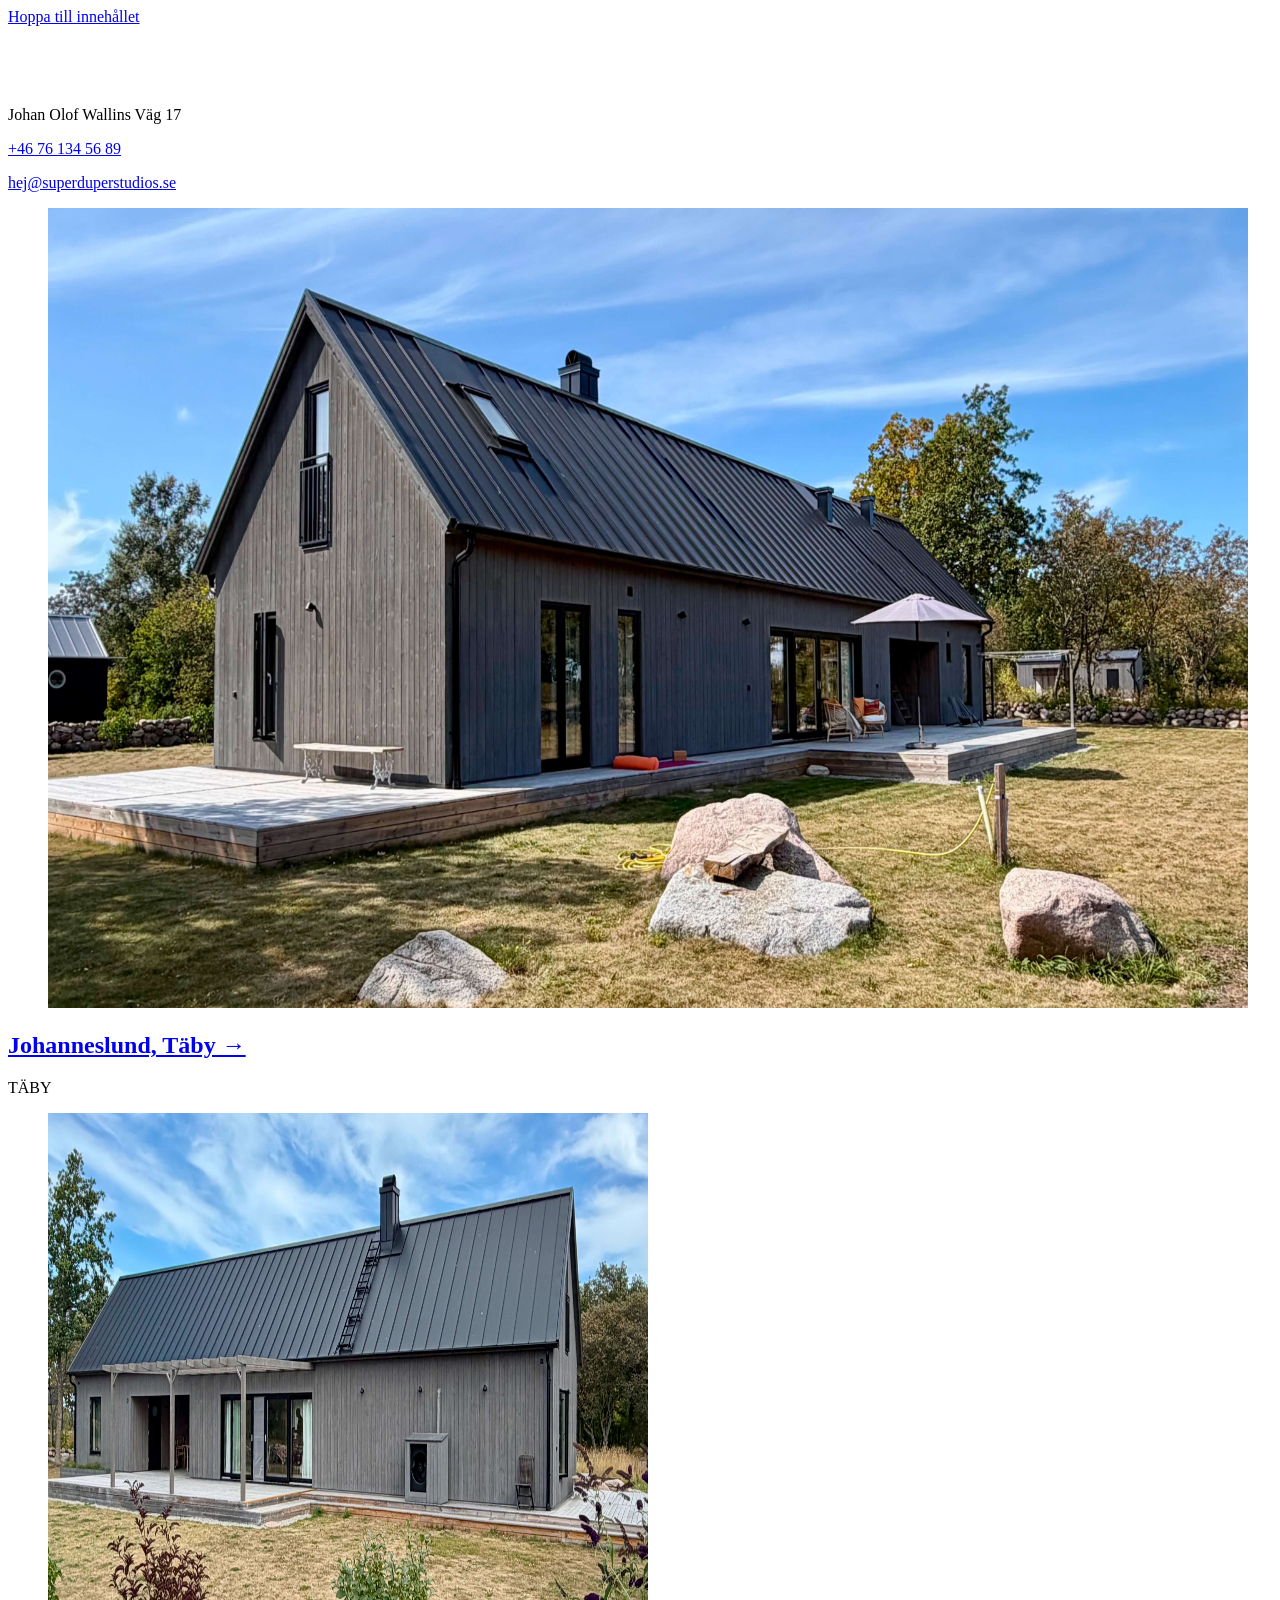
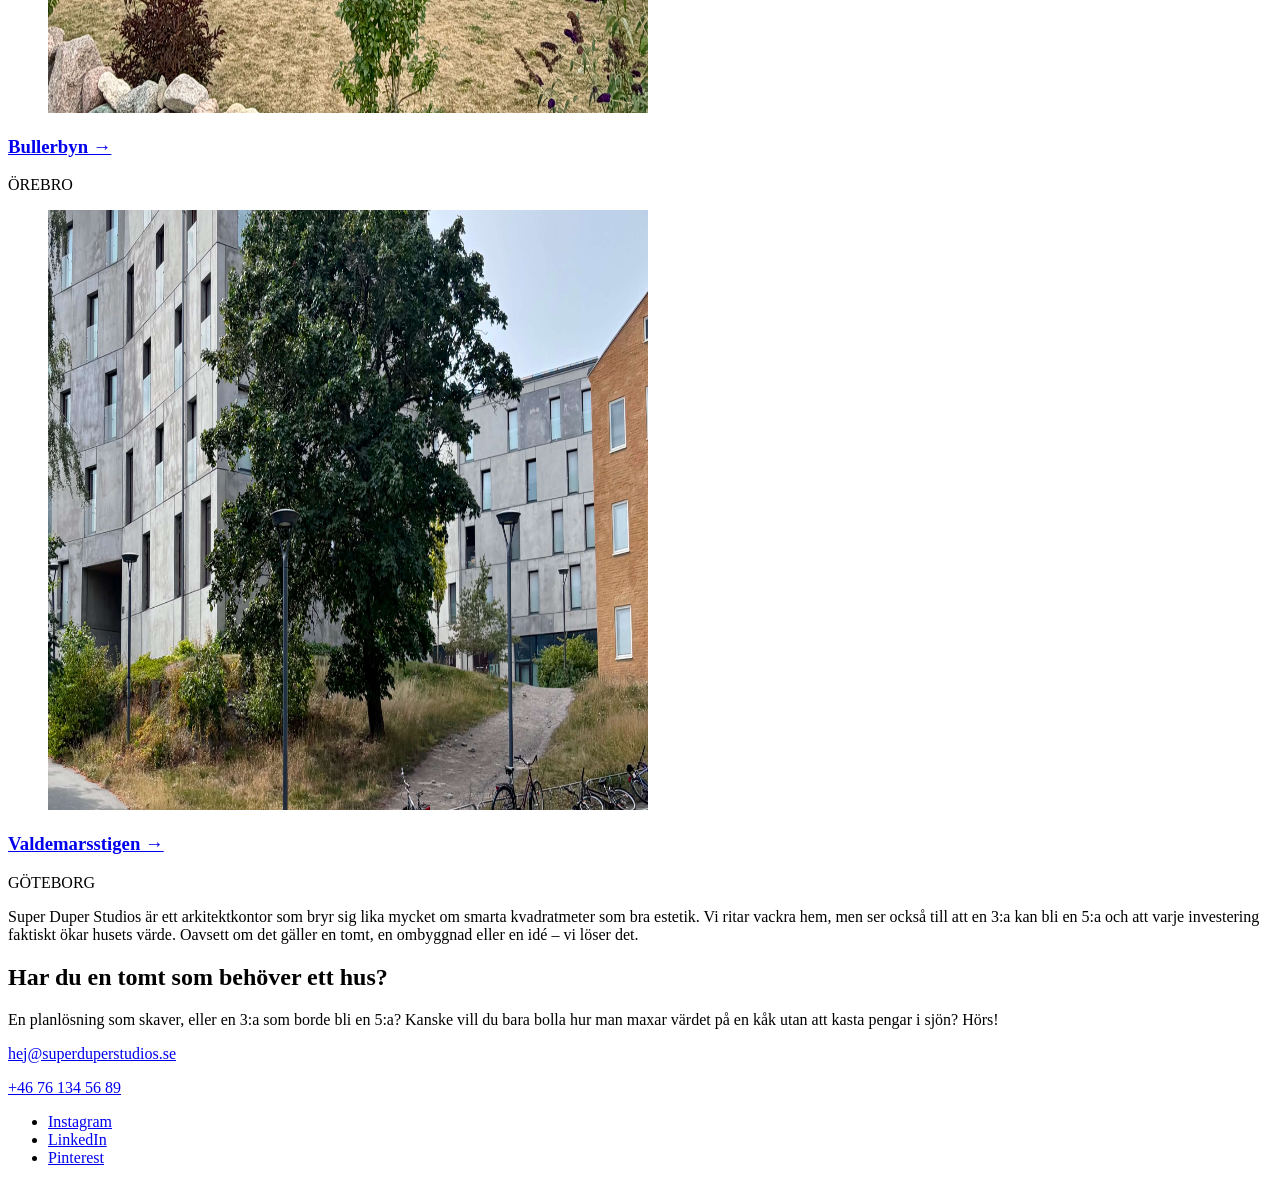
==== index2.html @ c67db1cd "Experimentverkstad" ====
<!DOCTYPE html>
<html lang="sv">
<head>
  <meta charset="UTF-8">
  <meta name="viewport" content="width=device-width, initial-scale=1.0">

  <!-- Google Analytics 4 (GA4 - Cookieless) -->
  <script async src="https://www.googletagmanager.com/gtag/js?id=G-NVNB68TWPF"></script>
  <script>
    window.dataLayer = window.dataLayer || [];
    function gtag(){dataLayer.push(arguments);}
    gtag('consent', 'default', {
      'analytics_storage': 'denied',
      'ad_storage': 'denied',
      'ad_user_data': 'denied',
      'ad_personalization': 'denied'
    });
    gtag('js', new Date());
    gtag('config', 'G-NVNB68TWPF');
  </script>

  <!-- Primär SEO & Metadata -->
  <title>Super Duper Studios | Experiment V2</title>
  <meta name="description" content="Skräddarsydd arkitektur och smarta kvadratmeter för vanlig plånbok.">
  <meta name="author" content="Superduper AB">
  <meta name="robots" content="noindex, nofollow">

  <!-- Favicon & Separat Stilark för Experimentet -->
  <link rel="icon" type="image/svg+xml" href="assets/img/super-duper-favicon.svg?v=1">
  <link rel="stylesheet" href="assets/css/style-2.css">
</head>
<body>

  <a href="#main-content" class="skip-link">Hoppa till innehållet</a>

  <div class="page-shell">
    
    <!-- Top Header -->
    <header class="site-header">
      <div class="header-logo-wrap">
        <img src="assets/img/logo-superduper.svg" alt="Super Duper Studios" class="brand-logo" width="180" height="60">
      </div>
      <div class="header-contact">
        <p>Johan Olof Wallins Väg 17</p>
        <p><a href="tel:+46761345689">+46 76 134 56 89</a></p>
        <p><a href="mailto:hej@superduperstudios.se">hej@superduperstudios.se</a></p>
      </div>
    </header>

    <main id="main-content">
      
      <!-- Utvalda Projekt (Asymmetriskt Grid) -->
      <section class="work-section" aria-label="Utvalda projekt">
        
        <!-- Huvudprojekt (Full bredd) -->
        <article class="project-card featured">
          <figure class="project-media">
            <img src="assets/img/super-duper-studios-desktop-01.jpg" alt="Johanneslund i Täby" width="1200" height="800" loading="eager">
          </figure>
          <div class="project-info">
            <h2 class="project-title"><a href="#">Johanneslund, Täby &rarr;</a></h2>
            <span class="project-tag">TÄBY</span>
          </div>
        </article>

        <!-- Två-kolumns Grid -->
        <div class="project-grid">
          <article class="project-card">
            <figure class="project-media">
              <img src="assets/img/super-duper-studios-desktop-02.jpg" alt="Bullerbyn i Örebro" width="600" height="600" loading="lazy">
            </figure>
            <div class="project-info">
              <h3 class="project-title"><a href="#">Bullerbyn &rarr;</a></h3>
              <span class="project-tag">ÖREBRO</span>
            </div>
          </article>

          <article class="project-card">
            <figure class="project-media">
              <img src="assets/img/super-duper-studios-desktop-03.jpg" alt="Valdemarsstigen i Göteborg" width="600" height="600" loading="lazy">
            </figure>
            <div class="project-info">
              <h3 class="project-title"><a href="#">Valdemarsstigen &rarr;</a></h3>
              <span class="project-tag">GÖTEBORG</span>
            </div>
          </article>
        </div>

      </section>

      <!-- Manifest / Värdeerbjudande -->
      <section class="manifesto-section" aria-label="Om studion">
        <p class="manifesto-text">
          Super Duper Studios är ett arkitektkontor som bryr sig lika mycket om smarta kvadratmeter som bra estetik. Vi ritar vackra hem, men ser också till att en 3:a kan bli en 5:a och att varje investering faktiskt ökar husets värde. Oavsett om det gäller en tomt, en ombyggnad eller en idé – vi löser det.
        </p>
      </section>

      <!-- Kontakt & CTA -->
      <section class="cta-section" aria-label="Kontakt">
        <h2 class="cta-heading">Har du en tomt som behöver ett hus?</h2>
        <p class="cta-subtext">
          En planlösning som skaver, eller en 3:a som borde bli en 5:a? Kanske vill du bara bolla hur man maxar värdet på en kåk utan att kasta pengar i sjön? Hörs!
        </p>
        
        <div class="contact-details">
          <p><a href="mailto:hej@superduperstudios.se" class="contact-link link-primary">hej@superduperstudios.se</a></p>
          <p><a href="tel:+46761345689" class="contact-link">+46 76 134 56 89</a></p>
        </div>

        <nav class="social-nav" aria-label="Sociala medier">
          <ul class="social-list">
            <li><a href="https://www.instagram.com" target="_blank" rel="noopener">Instagram</a></li>
            <li><a href="https://www.linkedin.com/in/joacimhaag/" target="_blank" rel="noopener">LinkedIn</a></li>
            <li><a href="https://www.pinterest.com" target="_blank" rel="noopener">Pinterest</a></li>
          </ul>
        </nav>
      </section>

    </main>

  </div>

</body>
</html>
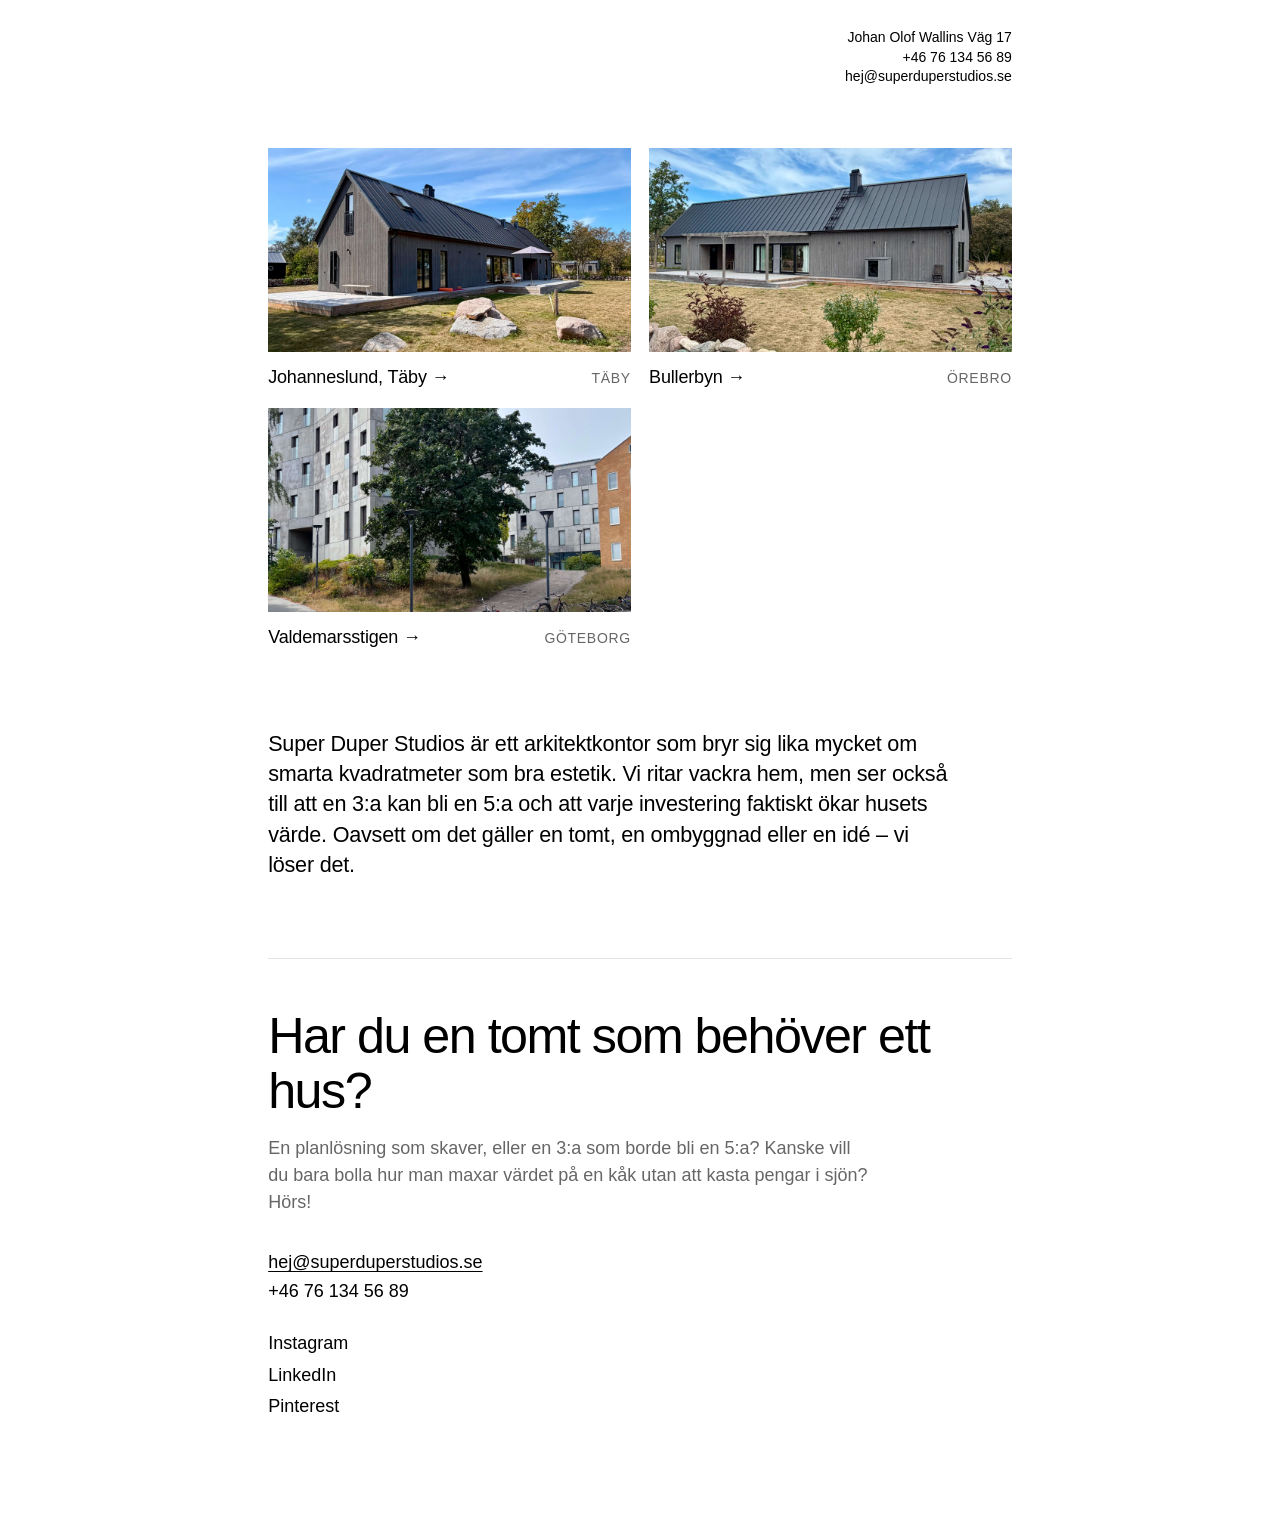
==== commit ff331cf1: "Ändrad layout" ====
--- a/index2.html
+++ b/index2.html
@@ -25,9 +25,9 @@
   <meta name="author" content="Superduper AB">
   <meta name="robots" content="noindex, nofollow">
 
-  <!-- Favicon & Separat Stilark för Experimentet -->
+  <!-- Favicon & Stilark -->
   <link rel="icon" type="image/svg+xml" href="assets/img/super-duper-favicon.svg?v=1">
-  <link rel="stylesheet" href="assets/css/style-2.css">
+  <link rel="stylesheet" href="assets/css/style2.css">
 </head>
 <body>
 
@@ -49,72 +49,78 @@
 
     <main id="main-content">
       
-      <!-- Utvalda Projekt (Asymmetriskt Grid) -->
+      <!-- Utvalda Projekt: 3-kolumns Grid på Desktop -->
       <section class="work-section" aria-label="Utvalda projekt">
-        
-        <!-- Huvudprojekt (Full bredd) -->
-        <article class="project-card featured">
-          <figure class="project-media">
-            <img src="assets/img/super-duper-studios-desktop-01.jpg" alt="Johanneslund i Täby" width="1200" height="800" loading="eager">
-          </figure>
-          <div class="project-info">
-            <h2 class="project-title"><a href="#">Johanneslund, Täby &rarr;</a></h2>
-            <span class="project-tag">TÄBY</span>
-          </div>
-        </article>
-
-        <!-- Två-kolumns Grid -->
         <div class="project-grid">
+          
+          <!-- Projekt 1 -->
           <article class="project-card">
             <figure class="project-media">
-              <img src="assets/img/super-duper-studios-desktop-02.jpg" alt="Bullerbyn i Örebro" width="600" height="600" loading="lazy">
+              <img src="assets/img/super-duper-studios-desktop-01.jpg" alt="Johanneslund i Täby" width="800" height="600" loading="eager">
             </figure>
             <div class="project-info">
-              <h3 class="project-title"><a href="#">Bullerbyn &rarr;</a></h3>
+              <h2 class="project-title"><a href="#">Johanneslund, Täby &rarr;</a></h2>
+              <span class="project-tag">TÄBY</span>
+            </div>
+          </article>
+
+          <!-- Projekt 2 -->
+          <article class="project-card">
+            <figure class="project-media">
+              <img src="assets/img/super-duper-studios-desktop-02.jpg" alt="Bullerbyn i Örebro" width="800" height="600" loading="lazy">
+            </figure>
+            <div class="project-info">
+              <h2 class="project-title"><a href="#">Bullerbyn &rarr;</a></h2>
               <span class="project-tag">ÖREBRO</span>
             </div>
           </article>
 
+          <!-- Projekt 3 -->
           <article class="project-card">
             <figure class="project-media">
-              <img src="assets/img/super-duper-studios-desktop-03.jpg" alt="Valdemarsstigen i Göteborg" width="600" height="600" loading="lazy">
+              <img src="assets/img/super-duper-studios-desktop-03.jpg" alt="Valdemarsstigen i Göteborg" width="800" height="600" loading="lazy">
             </figure>
             <div class="project-info">
-              <h3 class="project-title"><a href="#">Valdemarsstigen &rarr;</a></h3>
+              <h2 class="project-title"><a href="#">Valdemarsstigen &rarr;</a></h2>
               <span class="project-tag">GÖTEBORG</span>
             </div>
           </article>
+
         </div>
-
       </section>
 
-      <!-- Manifest / Värdeerbjudande -->
-      <section class="manifesto-section" aria-label="Om studion">
-        <p class="manifesto-text">
-          Super Duper Studios är ett arkitektkontor som bryr sig lika mycket om smarta kvadratmeter som bra estetik. Vi ritar vackra hem, men ser också till att en 3:a kan bli en 5:a och att varje investering faktiskt ökar husets värde. Oavsett om det gäller en tomt, en ombyggnad eller en idé – vi löser det.
-        </p>
-      </section>
+      <!-- Textinnehåll & CTA med kontrollerad radlängd -->
+      <div class="content-container">
+        
+        <!-- Manifest / Värdeerbjudande -->
+        <section class="manifesto-section" aria-label="Om studion">
+          <p class="manifesto-text">
+            Super Duper Studios är ett arkitektkontor som bryr sig lika mycket om smarta kvadratmeter som bra estetik. Vi ritar vackra hem, men ser också till att en 3:a kan bli en 5:a och att varje investering faktiskt ökar husets värde. Oavsett om det gäller en tomt, en ombyggnad eller en idé – vi löser det.
+          </p>
+        </section>
 
-      <!-- Kontakt & CTA -->
-      <section class="cta-section" aria-label="Kontakt">
-        <h2 class="cta-heading">Har du en tomt som behöver ett hus?</h2>
-        <p class="cta-subtext">
-          En planlösning som skaver, eller en 3:a som borde bli en 5:a? Kanske vill du bara bolla hur man maxar värdet på en kåk utan att kasta pengar i sjön? Hörs!
-        </p>
-        
-        <div class="contact-details">
-          <p><a href="mailto:hej@superduperstudios.se" class="contact-link link-primary">hej@superduperstudios.se</a></p>
-          <p><a href="tel:+46761345689" class="contact-link">+46 76 134 56 89</a></p>
-        </div>
+        <!-- Kontakt & CTA -->
+        <section class="cta-section" aria-label="Kontakt">
+          <h2 class="cta-heading">Har du en tomt som behöver ett hus?</h2>
+          <p class="cta-subtext">
+            En planlösning som skaver, eller en 3:a som borde bli en 5:a? Kanske vill du bara bolla hur man maxar värdet på en kåk utan att kasta pengar i sjön? Hörs!
+          </p>
+          
+          <div class="contact-details">
+            <p><a href="mailto:hej@superduperstudios.se" class="contact-link link-primary">hej@superduperstudios.se</a></p>
+            <p><a href="tel:+46761345689" class="contact-link">+46 76 134 56 89</a></p>
+          </div>
 
-        <nav class="social-nav" aria-label="Sociala medier">
-          <ul class="social-list">
-            <li><a href="https://www.instagram.com" target="_blank" rel="noopener">Instagram</a></li>
-            <li><a href="https://www.linkedin.com/in/joacimhaag/" target="_blank" rel="noopener">LinkedIn</a></li>
-            <li><a href="https://www.pinterest.com" target="_blank" rel="noopener">Pinterest</a></li>
-          </ul>
-        </nav>
-      </section>
+          <nav class="social-nav" aria-label="Sociala medier">
+            <ul class="social-list">
+              <li><a href="https://www.instagram.com" target="_blank" rel="noopener">Instagram</a></li>
+              <li><a href="https://www.linkedin.com/in/joacimhaag/" target="_blank" rel="noopener">LinkedIn</a></li>
+              <li><a href="https://www.pinterest.com" target="_blank" rel="noopener">Pinterest</a></li>
+            </ul>
+          </nav>
+        </section>
+
+      </div>
 
     </main>
 
--- a/assets/css/style2.css
+++ b/assets/css/style2.css
@@ -0,0 +1,225 @@
+/* ==========================================================================
+   SUPER DUPER STUDIOS - EXPERIMENT V2 (DESIGN TOKENS & FLUID CORE)
+   ========================================================================== */
+
+:root {
+  /* Färgpalett */
+  --color-bg: #FFFFFF;
+  --color-text: #000000;
+  --color-text-muted: #666666;
+  --color-accent: #2B1BDE;
+  --color-border: #E5E5E5;
+
+  /* Typografi */
+  --font-main: -apple-system, BlinkMacSystemFont, "Segoe UI", Roboto, Helvetica, Arial, sans-serif;
+  
+  /* Fluid Typografiskala via clamp(min, val, max) */
+  --fs-xs: clamp(0.75rem, 0.7rem + 0.25vw, 0.875rem);
+  --fs-base: clamp(0.95rem, 0.9rem + 0.35vw, 1.125rem);
+  --fs-md: clamp(1.15rem, 1.05rem + 0.5vw, 1.35rem);
+  --fs-lg: clamp(1.5rem, 1.3rem + 1vw, 2.25rem);
+  --fs-xl: clamp(2rem, 1.7rem + 1.8vw, 3.25rem);
+
+  /* Fluid Spacing & Layout */
+  --site-max-width: 800px;
+  --site-padding: clamp(1rem, 0.8rem + 1.2vw, 2rem);
+  --gap-grid: clamp(0.75rem, 0.5rem + 0.8vw, 1.25rem);
+  --section-space: clamp(3rem, 2.5rem + 3vw, 5.5rem);
+}
+
+/* Base Reset & Box-Sizing */
+*, *::before, *::after {
+  box-sizing: border-box;
+  margin: 0;
+  padding: 0;
+}
+
+html {
+  font-family: var(--font-main);
+  background-color: var(--color-bg);
+  color: var(--color-text);
+  line-height: 1.45;
+  -webkit-font-smoothing: antialiased;
+}
+
+img {
+  max-width: 100%;
+  height: auto;
+  display: block;
+}
+
+a {
+  color: inherit;
+  text-decoration: none;
+}
+
+a:hover, a:focus-visible {
+  text-decoration: underline;
+}
+
+/* Tillgänglighet: Skip Link */
+.skip-link {
+  position: absolute;
+  top: -100px;
+  left: 1rem;
+  background: var(--color-text);
+  color: var(--color-bg);
+  padding: 0.5rem 1rem;
+  z-index: 1000;
+}
+.skip-link:focus {
+  top: 1rem;
+}
+
+/* ==========================================================================
+   LAYOUT STRUCTURE
+   ========================================================================== */
+
+.page-shell {
+  max-width: var(--site-max-width);
+  margin: 0 auto;
+  padding: var(--site-padding);
+}
+
+/* 1. Header */
+.site-header {
+  display: flex;
+  justify-content: space-between;
+  align-items: flex-start;
+  gap: 1rem;
+  margin-bottom: clamp(1.5rem, 1.2rem + 1.5vw, 3rem);
+}
+
+.brand-logo {
+  width: clamp(130px, 110px + 5vw, 180px);
+  height: auto;
+}
+
+.header-contact {
+  font-size: var(--fs-xs);
+  text-align: right;
+  line-height: 1.4;
+  color: var(--color-text);
+}
+
+/* 2. Projekt (Work Section) */
+.work-section {
+  display: flex;
+  flex-direction: column;
+  gap: var(--gap-grid);
+  margin-bottom: var(--section-space);
+}
+
+.project-media {
+  background-color: #f2f2f2;
+  overflow: hidden;
+  margin-bottom: 0.5rem;
+}
+
+.project-media img {
+  width: 100%;
+  object-fit: cover;
+  transition: transform 0.4s ease;
+}
+
+.project-card:hover .project-media img {
+  transform: scale(1.02);
+}
+
+.project-info {
+  display: flex;
+  justify-content: space-between;
+  align-items: baseline;
+  padding-top: 0.25rem;
+}
+
+.project-title {
+  font-size: var(--fs-base);
+  font-weight: 500;
+  letter-spacing: -0.01em;
+}
+
+.project-tag {
+  font-size: var(--fs-xs);
+  color: var(--color-text-muted);
+  text-transform: uppercase;
+  letter-spacing: 0.05em;
+}
+
+/* 2-kolumns Grid */
+.project-grid {
+  display: grid;
+  grid-template-columns: repeat(2, 1fr);
+  gap: var(--gap-grid);
+}
+
+/* 3. Manifest / Om oss */
+.manifesto-section {
+  margin-bottom: var(--section-space);
+  padding-right: clamp(0rem, 0rem + 5vw, 4rem);
+}
+
+.manifesto-text {
+  font-size: var(--fs-md);
+  line-height: 1.4;
+  letter-spacing: -0.01em;
+  font-weight: 400;
+}
+
+/* 4. CTA & Kontakt */
+.cta-section {
+  margin-bottom: var(--section-space);
+  border-top: 1px solid var(--color-border);
+  padding-top: clamp(2rem, 1.5rem + 2vw, 3.5rem);
+}
+
+.cta-heading {
+  font-size: var(--fs-xl);
+  line-height: 1.1;
+  font-weight: 500;
+  letter-spacing: -0.03em;
+  margin-bottom: 1rem;
+}
+
+.cta-subtext {
+  font-size: var(--fs-base);
+  line-height: 1.5;
+  color: var(--color-text-muted);
+  margin-bottom: 2rem;
+  max-width: 600px;
+}
+
+.contact-details {
+  font-size: var(--fs-base);
+  line-height: 1.6;
+  margin-bottom: 1.5rem;
+}
+
+.link-primary {
+  text-decoration: underline;
+  text-underline-offset: 3px;
+}
+
+.social-nav .social-list {
+  list-style: none;
+  display: flex;
+  flex-direction: column;
+  gap: 0.35rem;
+  font-size: var(--fs-base);
+}
+
+/* ==========================================================================
+   RESPONSIVA BREAKPOINTS
+   ========================================================================== */
+@media (max-width: 480px) {
+  .site-header {
+    flex-direction: column;
+    gap: 0.75rem;
+  }
+  .header-contact {
+    text-align: left;
+  }
+  .project-grid {
+    grid-template-columns: 1fr;
+  }
+}
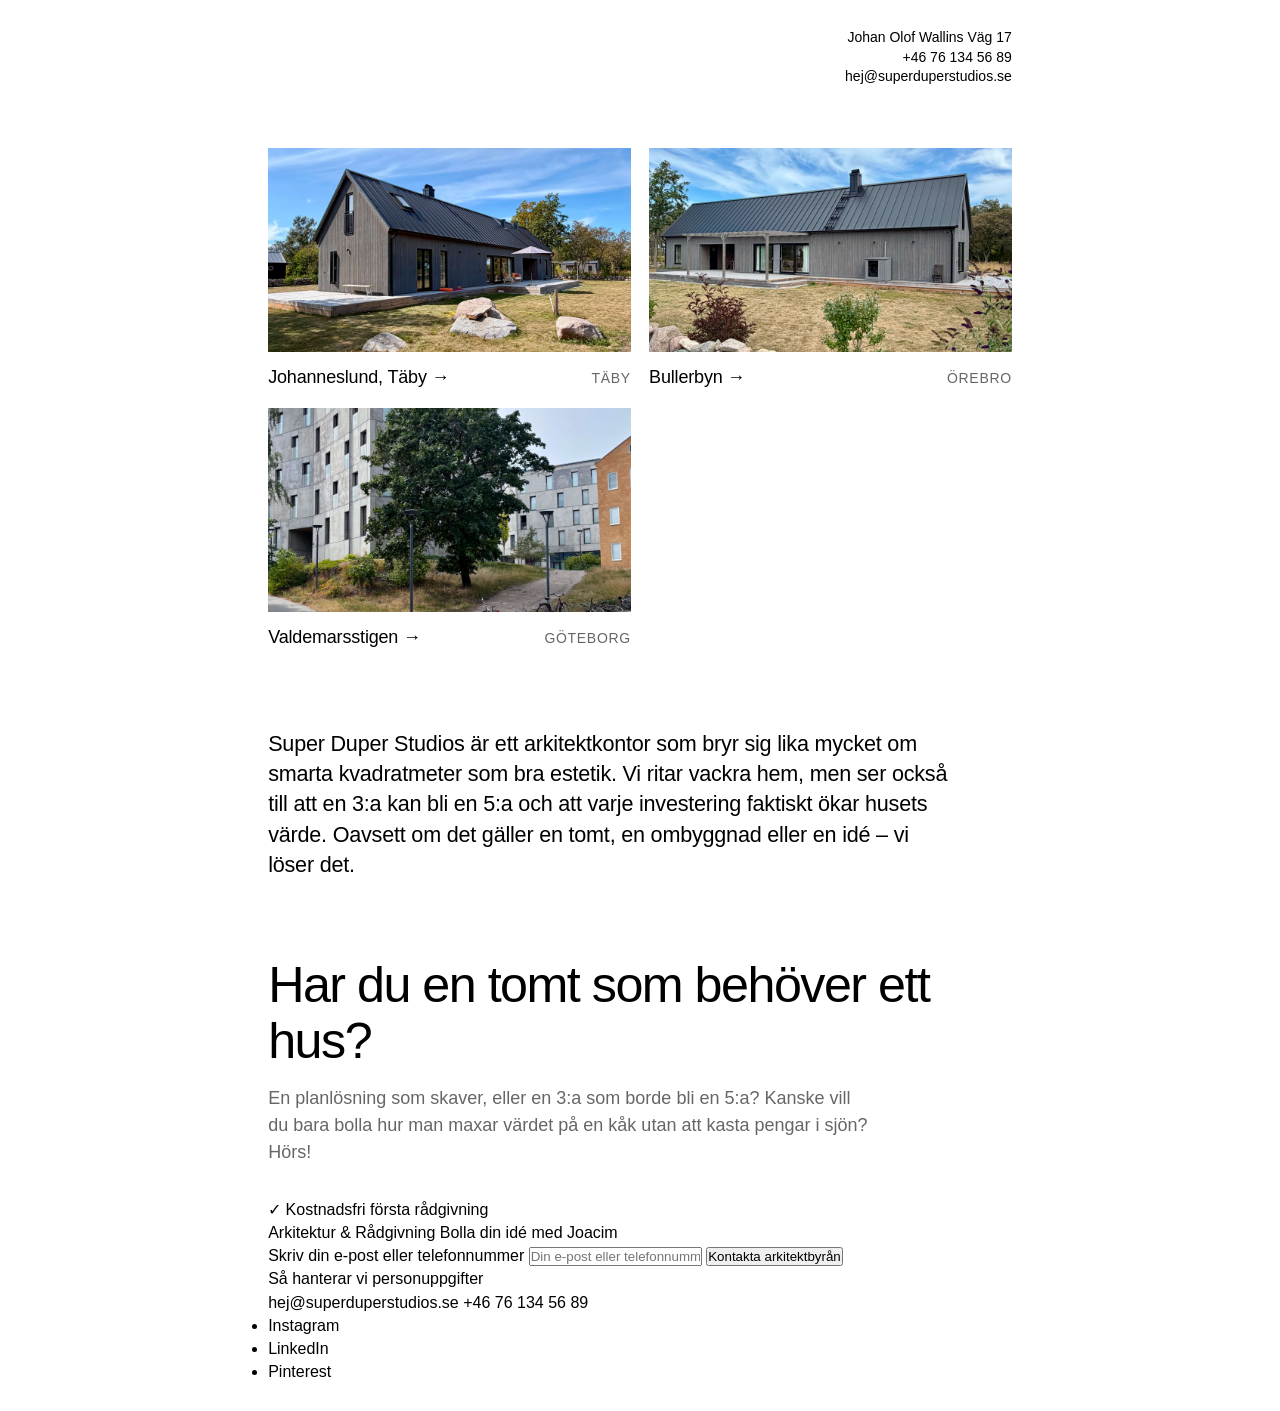
==== commit ef6a8c8d: "ändring" ====
--- a/index2.html
+++ b/index2.html
@@ -89,40 +89,74 @@
         </div>
       </section>
 
-      <!-- Textinnehåll & CTA med kontrollerad radlängd -->
-      <div class="content-container">
+      <!-- Manifest / Värdeerbjudande -->
+      <section class="manifesto-section" aria-label="Om studion">
+        <p class="manifesto-text">
+          Super Duper Studios är ett arkitektkontor som bryr sig lika mycket om smarta kvadratmeter som bra estetik. Vi ritar vackra hem, men ser också till att en 3:a kan bli en 5:a och att varje investering faktiskt ökar husets värde. Oavsett om det gäller en tomt, en ombyggnad eller en idé – vi löser det.
+        </p>
+      </section>
+
+      <!-- SEKTION ETT: Split CTA & Interaktivt Kontaktkort (Hedvig-stil) -->
+      <section class="cta-split-section" aria-label="Bolla ditt projekt">
         
-        <!-- Manifest / Värdeerbjudande -->
-        <section class="manifesto-section" aria-label="Om studion">
-          <p class="manifesto-text">
-            Super Duper Studios är ett arkitektkontor som bryr sig lika mycket om smarta kvadratmeter som bra estetik. Vi ritar vackra hem, men ser också till att en 3:a kan bli en 5:a och att varje investering faktiskt ökar husets värde. Oavsett om det gäller en tomt, en ombyggnad eller en idé – vi löser det.
-          </p>
-        </section>
-
-        <!-- Kontakt & CTA -->
-        <section class="cta-section" aria-label="Kontakt">
+        <!-- Vänsterkolumn: Text & Argument -->
+        <div class="cta-split-text">
           <h2 class="cta-heading">Har du en tomt som behöver ett hus?</h2>
           <p class="cta-subtext">
             En planlösning som skaver, eller en 3:a som borde bli en 5:a? Kanske vill du bara bolla hur man maxar värdet på en kåk utan att kasta pengar i sjön? Hörs!
           </p>
-          
-          <div class="contact-details">
-            <p><a href="mailto:hej@superduperstudios.se" class="contact-link link-primary">hej@superduperstudios.se</a></p>
-            <p><a href="tel:+46761345689" class="contact-link">+46 76 134 56 89</a></p>
+          <div class="trust-badge">
+            <span class="badge-icon">✓</span>
+            <span class="badge-text">Kostnadsfri första rådgivning</span>
+          </div>
+        </div>
+
+        <!-- Högerkolumn: Interaktivt Konverteringskort -->
+        <div class="cta-split-card">
+          <div class="card-header">
+            <div class="card-avatar" aria-hidden="true"></div>
+            <div class="card-titles">
+              <span class="card-title">Arkitektur & Rådgivning</span>
+              <span class="card-desc">Bolla din idé med Joacim</span>
+            </div>
           </div>
 
-          <nav class="social-nav" aria-label="Sociala medier">
-            <ul class="social-list">
-              <li><a href="https://www.instagram.com" target="_blank" rel="noopener">Instagram</a></li>
-              <li><a href="https://www.linkedin.com/in/joacimhaag/" target="_blank" rel="noopener">LinkedIn</a></li>
-              <li><a href="https://www.pinterest.com" target="_blank" rel="noopener">Pinterest</a></li>
-            </ul>
-          </nav>
-        </section>
+          <form class="card-form" action="mailto:hej@superduperstudios.se" method="get" enctype="text/plain">
+            <label for="contact-input" class="sr-only">Skriv din e-post eller telefonnummer</label>
+            <input 
+              type="text" 
+              id="contact-input" 
+              name="body" 
+              placeholder="Din e-post eller telefonnummer" 
+              required 
+              class="card-input"
+            >
+            <button type="submit" class="card-btn">Kontakta arkitektbyrån</button>
+          </form>
 
-      </div>
+          <p class="card-footer-note">
+            <a href="mailto:hej@superduperstudios.se">Så hanterar vi personuppgifter</a>
+          </p>
+        </div>
+
+      </section>
 
     </main>
+
+    <!-- SEKTION TVÅ: Minimalistisk Sidfot -->
+    <footer class="site-footer" aria-label="Sidfot">
+      <div class="footer-contact">
+        <a href="mailto:hej@superduperstudios.se" class="footer-link">hej@superduperstudios.se</a>
+        <a href="tel:+46761345689" class="footer-link">+46 76 134 56 89</a>
+      </div>
+      <nav class="footer-social" aria-label="Sociala medier">
+        <ul class="footer-social-list">
+          <li><a href="https://www.instagram.com" target="_blank" rel="noopener">Instagram</a></li>
+          <li><a href="https://www.linkedin.com/in/joacimhaag/" target="_blank" rel="noopener">LinkedIn</a></li>
+          <li><a href="https://www.pinterest.com" target="_blank" rel="noopener">Pinterest</a></li>
+        </ul>
+      </nav>
+    </footer>
 
   </div>
 
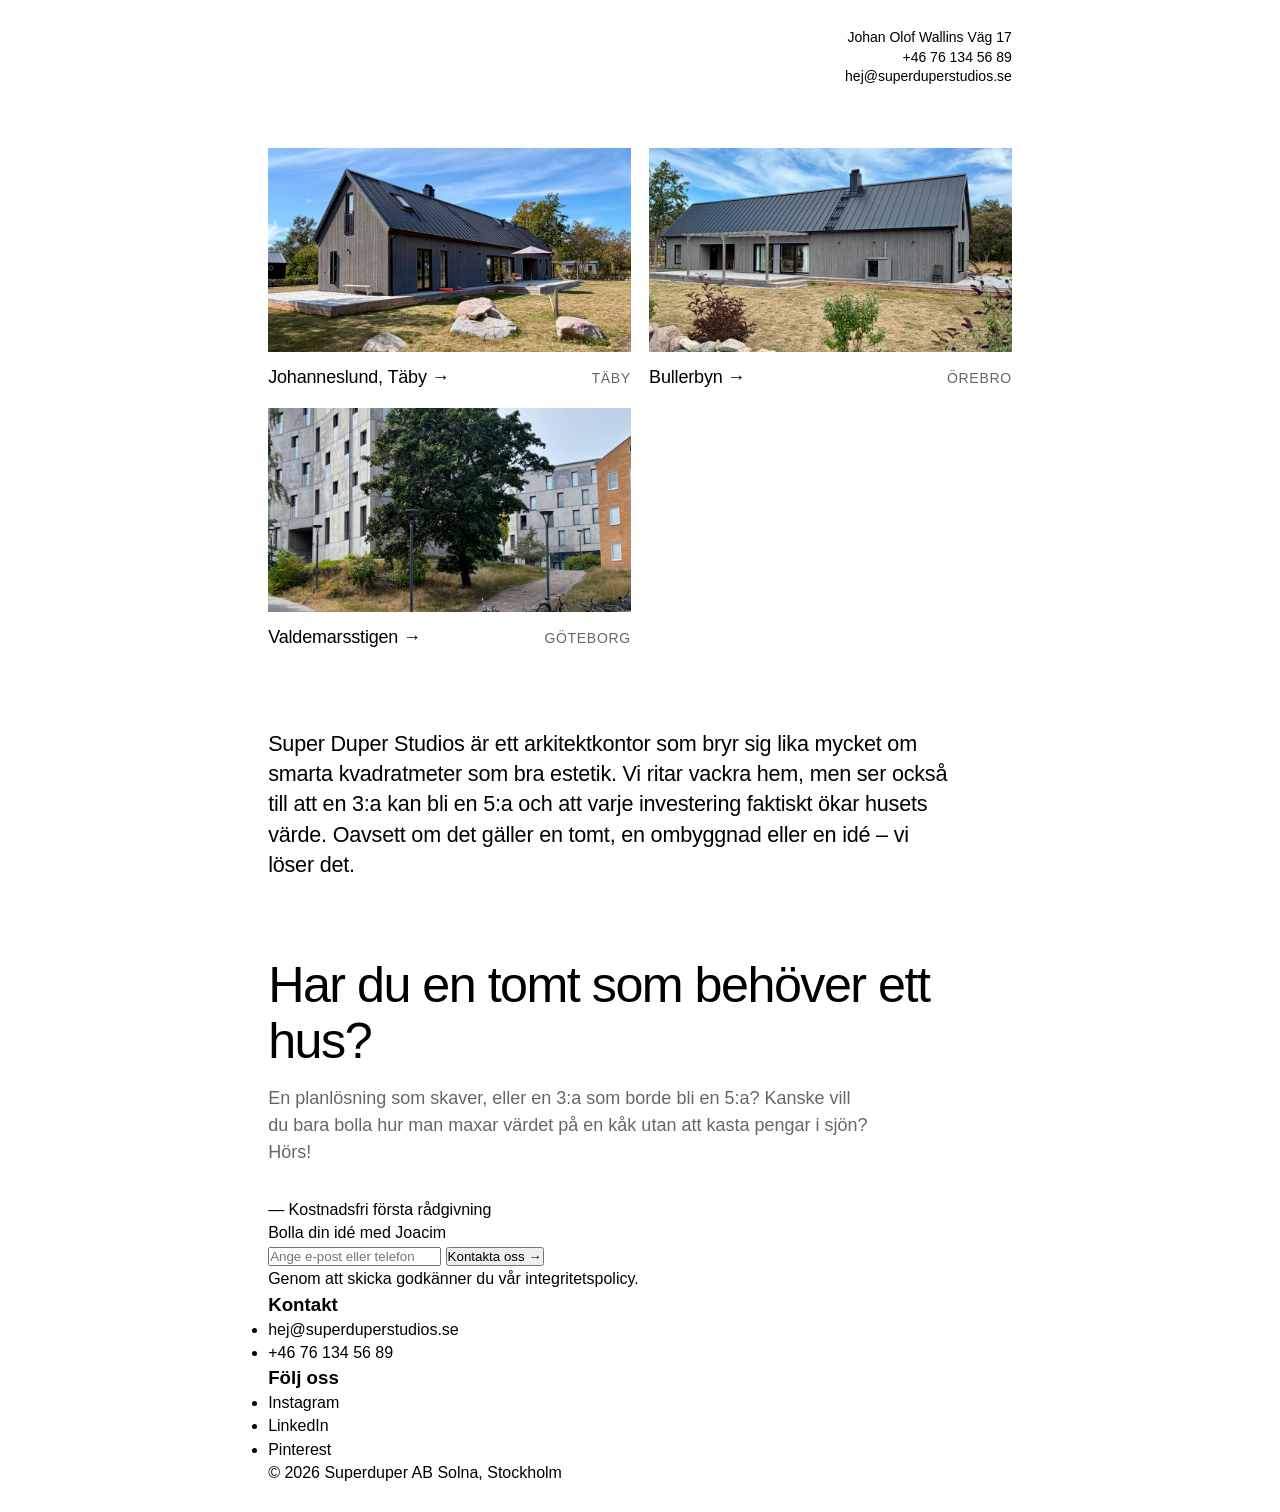
==== commit 17dd8e99: "provar index2 + style-2.css med toteme + filippa k" ====
--- a/index2.html
+++ b/index2.html
@@ -3,42 +3,19 @@
 <head>
   <meta charset="UTF-8">
   <meta name="viewport" content="width=device-width, initial-scale=1.0">
-
-  <!-- Google Analytics 4 (GA4 - Cookieless) -->
-  <script async src="https://www.googletagmanager.com/gtag/js?id=G-NVNB68TWPF"></script>
-  <script>
-    window.dataLayer = window.dataLayer || [];
-    function gtag(){dataLayer.push(arguments);}
-    gtag('consent', 'default', {
-      'analytics_storage': 'denied',
-      'ad_storage': 'denied',
-      'ad_user_data': 'denied',
-      'ad_personalization': 'denied'
-    });
-    gtag('js', new Date());
-    gtag('config', 'G-NVNB68TWPF');
-  </script>
-
-  <!-- Primär SEO & Metadata -->
-  <title>Super Duper Studios | Experiment V2</title>
-  <meta name="description" content="Skräddarsydd arkitektur och smarta kvadratmeter för vanlig plånbok.">
-  <meta name="author" content="Superduper AB">
+  <title>Super Duper Studios | Experiment V2 Minimal</title>
   <meta name="robots" content="noindex, nofollow">
-
-  <!-- Favicon & Stilark -->
   <link rel="icon" type="image/svg+xml" href="assets/img/super-duper-favicon.svg?v=1">
   <link rel="stylesheet" href="assets/css/style2.css">
 </head>
 <body>
-
-  <a href="#main-content" class="skip-link">Hoppa till innehållet</a>
 
   <div class="page-shell">
     
     <!-- Top Header -->
     <header class="site-header">
       <div class="header-logo-wrap">
-        <img src="assets/img/logo-superduper.svg" alt="Super Duper Studios" class="brand-logo" width="180" height="60">
+        <img src="assets/img/logo-superduper.svg" alt="Super Duper Studios" class="brand-logo" width="170" height="55">
       </div>
       <div class="header-contact">
         <p>Johan Olof Wallins Väg 17</p>
@@ -49,113 +26,99 @@
 
     <main id="main-content">
       
-      <!-- Utvalda Projekt: 3-kolumns Grid på Desktop -->
+      <!-- Utvalda Projekt (3-kolumns Grid) -->
       <section class="work-section" aria-label="Utvalda projekt">
         <div class="project-grid">
           
-          <!-- Projekt 1 -->
           <article class="project-card">
             <figure class="project-media">
-              <img src="assets/img/super-duper-studios-desktop-01.jpg" alt="Johanneslund i Täby" width="800" height="600" loading="eager">
+              <img src="assets/img/super-duper-studios-desktop-01.jpg" alt="Johanneslund i Täby" width="800" height="600">
             </figure>
             <div class="project-info">
               <h2 class="project-title"><a href="#">Johanneslund, Täby &rarr;</a></h2>
-              <span class="project-tag">TÄBY</span>
+              <span class="project-tag">Täby</span>
             </div>
           </article>
 
-          <!-- Projekt 2 -->
           <article class="project-card">
             <figure class="project-media">
-              <img src="assets/img/super-duper-studios-desktop-02.jpg" alt="Bullerbyn i Örebro" width="800" height="600" loading="lazy">
+              <img src="assets/img/super-duper-studios-desktop-02.jpg" alt="Bullerbyn i Örebro" width="800" height="600">
             </figure>
             <div class="project-info">
               <h2 class="project-title"><a href="#">Bullerbyn &rarr;</a></h2>
-              <span class="project-tag">ÖREBRO</span>
+              <span class="project-tag">Örebro</span>
             </div>
           </article>
 
-          <!-- Projekt 3 -->
           <article class="project-card">
             <figure class="project-media">
-              <img src="assets/img/super-duper-studios-desktop-03.jpg" alt="Valdemarsstigen i Göteborg" width="800" height="600" loading="lazy">
+              <img src="assets/img/super-duper-studios-desktop-03.jpg" alt="Valdemarsstigen i Göteborg" width="800" height="600">
             </figure>
             <div class="project-info">
               <h2 class="project-title"><a href="#">Valdemarsstigen &rarr;</a></h2>
-              <span class="project-tag">GÖTEBORG</span>
+              <span class="project-tag">Göteborg</span>
             </div>
           </article>
 
         </div>
       </section>
 
-      <!-- Manifest / Värdeerbjudande -->
+      <!-- Manifest -->
       <section class="manifesto-section" aria-label="Om studion">
         <p class="manifesto-text">
           Super Duper Studios är ett arkitektkontor som bryr sig lika mycket om smarta kvadratmeter som bra estetik. Vi ritar vackra hem, men ser också till att en 3:a kan bli en 5:a och att varje investering faktiskt ökar husets värde. Oavsett om det gäller en tomt, en ombyggnad eller en idé – vi löser det.
         </p>
       </section>
 
-      <!-- SEKTION ETT: Split CTA & Interaktivt Kontaktkort (Hedvig-stil) -->
-      <section class="cta-split-section" aria-label="Bolla ditt projekt">
-        
-        <!-- Vänsterkolumn: Text & Argument -->
-        <div class="cta-split-text">
+      <!-- SEKTION 1: Minimalistisk Split CTA (Filippa K Linjeform) -->
+      <section class="minimal-cta-section" aria-label="Bolla ditt projekt">
+        <div class="cta-left">
           <h2 class="cta-heading">Har du en tomt som behöver ett hus?</h2>
           <p class="cta-subtext">
             En planlösning som skaver, eller en 3:a som borde bli en 5:a? Kanske vill du bara bolla hur man maxar värdet på en kåk utan att kasta pengar i sjön? Hörs!
           </p>
-          <div class="trust-badge">
-            <span class="badge-icon">✓</span>
-            <span class="badge-text">Kostnadsfri första rådgivning</span>
-          </div>
+          <p class="trust-line">&mdash; Kostnadsfri första rådgivning</p>
         </div>
 
-        <!-- Högerkolumn: Interaktivt Konverteringskort -->
-        <div class="cta-split-card">
-          <div class="card-header">
-            <div class="card-avatar" aria-hidden="true"></div>
-            <div class="card-titles">
-              <span class="card-title">Arkitektur & Rådgivning</span>
-              <span class="card-desc">Bolla din idé med Joacim</span>
+        <div class="minimal-form-box">
+          <span class="minimal-form-label">Bolla din idé med Joacim</span>
+          <form class="minimal-form" action="mailto:hej@superduperstudios.se" method="get" enctype="text/plain">
+            <div class="minimal-input-row">
+              <input type="text" placeholder="Ange e-post eller telefon" required class="minimal-input">
+              <button type="submit" class="minimal-submit-btn">Kontakta oss &rarr;</button>
             </div>
-          </div>
-
-          <form class="card-form" action="mailto:hej@superduperstudios.se" method="get" enctype="text/plain">
-            <label for="contact-input" class="sr-only">Skriv din e-post eller telefonnummer</label>
-            <input 
-              type="text" 
-              id="contact-input" 
-              name="body" 
-              placeholder="Din e-post eller telefonnummer" 
-              required 
-              class="card-input"
-            >
-            <button type="submit" class="card-btn">Kontakta arkitektbyrån</button>
           </form>
-
-          <p class="card-footer-note">
-            <a href="mailto:hej@superduperstudios.se">Så hanterar vi personuppgifter</a>
+          <p class="minimal-privacy-note">
+            Genom att skicka godkänner du vår <a href="mailto:hej@superduperstudios.se">integritetspolicy</a>.
           </p>
         </div>
-
       </section>
 
     </main>
 
-    <!-- SEKTION TVÅ: Minimalistisk Sidfot -->
-    <footer class="site-footer" aria-label="Sidfot">
-      <div class="footer-contact">
-        <a href="mailto:hej@superduperstudios.se" class="footer-link">hej@superduperstudios.se</a>
-        <a href="tel:+46761345689" class="footer-link">+46 76 134 56 89</a>
+    <!-- SEKTION 2: Sidfot (Minimal Grid) -->
+    <footer class="minimal-footer" aria-label="Sidfot">
+      <div class="footer-col">
+        <h3 class="footer-block-title">Kontakt</h3>
+        <ul class="footer-contact-list">
+          <li><a href="mailto:hej@superduperstudios.se">hej@superduperstudios.se</a></li>
+          <li><a href="tel:+46761345689">+46 76 134 56 89</a></li>
+        </ul>
       </div>
-      <nav class="footer-social" aria-label="Sociala medier">
+
+      <div class="footer-col">
+        <h3 class="footer-block-title">Följ oss</h3>
         <ul class="footer-social-list">
           <li><a href="https://www.instagram.com" target="_blank" rel="noopener">Instagram</a></li>
           <li><a href="https://www.linkedin.com/in/joacimhaag/" target="_blank" rel="noopener">LinkedIn</a></li>
           <li><a href="https://www.pinterest.com" target="_blank" rel="noopener">Pinterest</a></li>
         </ul>
-      </nav>
+      </div>
+
+      <div class="footer-bottom-bar">
+        <span>&copy; 2026 Superduper AB</span>
+        <span>Solna, Stockholm</span>
+      </div>
     </footer>
 
   </div>
